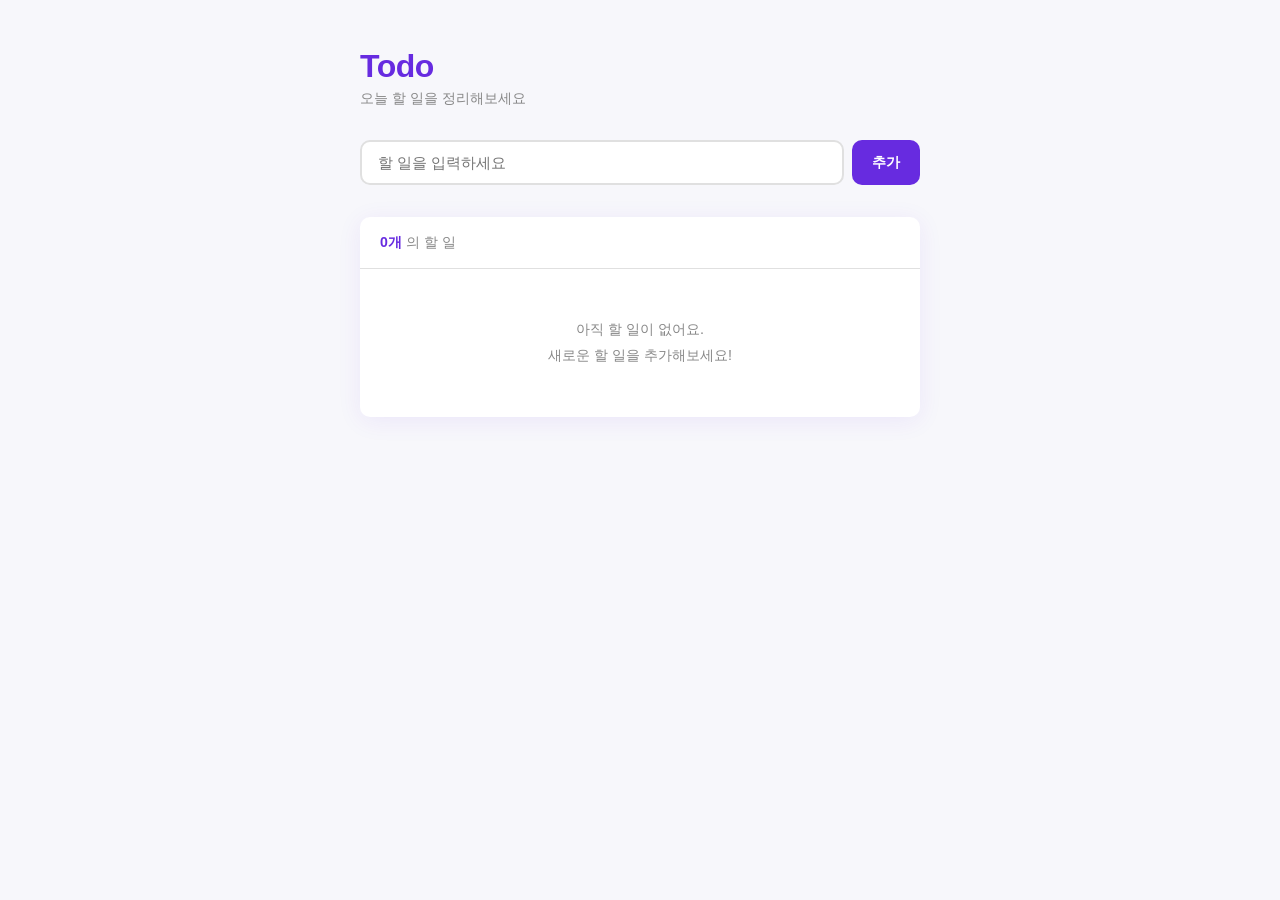
==== index.html @ 8d172e64 "0 ~ 1 단계 프롬프트 작성 후 생성된 코드" ====
<!DOCTYPE html>
<html lang="ko">
  <head>
    <meta charset="UTF-8" />
    <meta name="viewport" content="width=device-width, initial-scale=1.0" />
    <title>Todo App</title>
    <link rel="stylesheet" href="style.css" />
  </head>
  <body>
    <div class="container">

      <!-- 앱 헤더 -->
      <header class="app-header">
        <h1 class="app-title">Todo</h1>
        <p class="app-subtitle">오늘 할 일을 정리해보세요</p>
      </header>

      <!-- Todo 입력 영역 -->
      <section class="input-section">
        <div class="input-wrapper">
          <input
            type="text"
            id="todoInput"
            class="todo-input"
            placeholder="할 일을 입력하세요"
            maxlength="100"
          />
          <button id="addButton" class="btn btn-add">추가</button>
        </div>
        <!-- 입력값이 비어있을 때 표시되는 안내 메시지 -->
        <p id="errorMessage" class="error-message hidden">할 일을 입력해주세요.</p>
      </section>

      <!-- Todo 목록 영역 -->
      <section class="list-section">
        <!-- 완료 현황 카운터 -->
        <div class="list-header">
          <span id="todoCount" class="todo-count">0개</span>
          <span class="todo-count-label">의 할 일</span>
        </div>

        <!-- Todo 항목이 없을 때 표시되는 빈 상태 메시지 -->
        <div id="emptyState" class="empty-state">
          <p>아직 할 일이 없어요.</p>
          <p>새로운 할 일을 추가해보세요!</p>
        </div>

        <!-- Todo 항목 목록 -->
        <ul id="todoList" class="todo-list"></ul>
      </section>

    </div>

    <script src="app.js"></script>
  </body>
</html>
---- style.css ----
/* ===========================
   기본 리셋 & 전역 설정
=========================== */
*, *::before, *::after {
  box-sizing: border-box;
  margin: 0;
  padding: 0;
}

:root {
  --color-primary: #672be0;
  --color-primary-light: #8b55e8;
  --color-primary-dark: #4f1fb3;
  --color-primary-bg: #f3eeff;
  --color-danger: #e03b2b;
  --color-danger-light: #ffeeed;
  --color-success: #2be068;
  --color-text: #1a1a2e;
  --color-text-muted: #888;
  --color-border: #e0e0e0;
  --color-bg: #f7f7fb;
  --color-white: #ffffff;
  --radius: 10px;
  --shadow: 0 4px 24px rgba(103, 43, 224, 0.08);
}

body {
  font-family: 'Segoe UI', 'Apple SD Gothic Neo', sans-serif;
  background-color: var(--color-bg);
  color: var(--color-text);
  min-height: 100vh;
  display: flex;
  justify-content: center;
  padding: 48px 16px;
}

/* ===========================
   레이아웃 컨테이너
=========================== */
.container {
  width: 100%;
  max-width: 560px;
}

/* ===========================
   앱 헤더
=========================== */
.app-header {
  margin-bottom: 32px;
}

.app-title {
  font-size: 2rem;
  font-weight: 800;
  color: var(--color-primary);
  letter-spacing: -0.5px;
}

.app-subtitle {
  margin-top: 4px;
  font-size: 0.9rem;
  color: var(--color-text-muted);
}

/* ===========================
   입력 영역
=========================== */
.input-section {
  margin-bottom: 32px;
}

.input-wrapper {
  display: flex;
  gap: 8px;
}

.todo-input {
  flex: 1;
  padding: 12px 16px;
  border: 2px solid var(--color-border);
  border-radius: var(--radius);
  font-size: 0.95rem;
  color: var(--color-text);
  background-color: var(--color-white);
  outline: none;
  transition: border-color 0.2s;
}

/* 입력창 포커스 시 primary 색상 테두리 */
.todo-input:focus {
  border-color: var(--color-primary);
}

/* ===========================
   버튼 공통 스타일
=========================== */
.btn {
  padding: 12px 20px;
  border: none;
  border-radius: var(--radius);
  font-size: 0.9rem;
  font-weight: 600;
  cursor: pointer;
  transition: background-color 0.2s, opacity 0.2s;
  white-space: nowrap;
}

.btn:hover {
  opacity: 0.88;
}

/* 추가 버튼 */
.btn-add {
  background-color: var(--color-primary);
  color: var(--color-white);
}

/* 완료 버튼 */
.btn-complete {
  background-color: var(--color-primary-bg);
  color: var(--color-primary);
  padding: 6px 12px;
  font-size: 0.8rem;
}

/* 수정 버튼 */
.btn-edit {
  background-color: #f0f0f0;
  color: var(--color-text);
  padding: 6px 12px;
  font-size: 0.8rem;
}

/* 저장 버튼 (수정 모드) */
.btn-save {
  background-color: var(--color-primary);
  color: var(--color-white);
  padding: 6px 12px;
  font-size: 0.8rem;
}

/* 삭제 버튼 */
.btn-delete {
  background-color: var(--color-danger-light);
  color: var(--color-danger);
  padding: 6px 12px;
  font-size: 0.8rem;
}

/* ===========================
   에러 메시지
=========================== */
.error-message {
  margin-top: 8px;
  font-size: 0.82rem;
  color: var(--color-danger);
}

/* hidden 유틸 클래스 */
.hidden {
  display: none;
}

/* ===========================
   Todo 목록 헤더
=========================== */
.list-section {
  background-color: var(--color-white);
  border-radius: var(--radius);
  box-shadow: var(--shadow);
  overflow: hidden;
}

.list-header {
  padding: 16px 20px;
  border-bottom: 1px solid var(--color-border);
  font-size: 0.88rem;
  color: var(--color-text-muted);
}

.todo-count {
  font-weight: 700;
  color: var(--color-primary);
}

/* ===========================
   빈 상태 메시지
=========================== */
.empty-state {
  padding: 48px 20px;
  text-align: center;
  color: var(--color-text-muted);
  font-size: 0.9rem;
  line-height: 1.8;
}

/* ===========================
   Todo 목록 & 항목
=========================== */
.todo-list {
  list-style: none;
}

.todo-item {
  display: flex;
  align-items: center;
  gap: 12px;
  padding: 14px 20px;
  border-bottom: 1px solid var(--color-border);
  transition: background-color 0.15s;
}

.todo-item:last-child {
  border-bottom: none;
}

.todo-item:hover {
  background-color: var(--color-bg);
}

/* 완료된 항목 스타일 */
.todo-item.completed .todo-text {
  text-decoration: line-through;
  color: var(--color-text-muted);
}

/* Todo 텍스트 */
.todo-text {
  flex: 1;
  font-size: 0.95rem;
  line-height: 1.4;
  word-break: break-word;
}

/* 수정 모드 인라인 입력창 */
.edit-input {
  flex: 1;
  padding: 6px 10px;
  border: 2px solid var(--color-primary);
  border-radius: 6px;
  font-size: 0.95rem;
  color: var(--color-text);
  outline: none;
}

/* 항목별 버튼 그룹 */
.todo-actions {
  display: flex;
  gap: 6px;
  flex-shrink: 0;
}
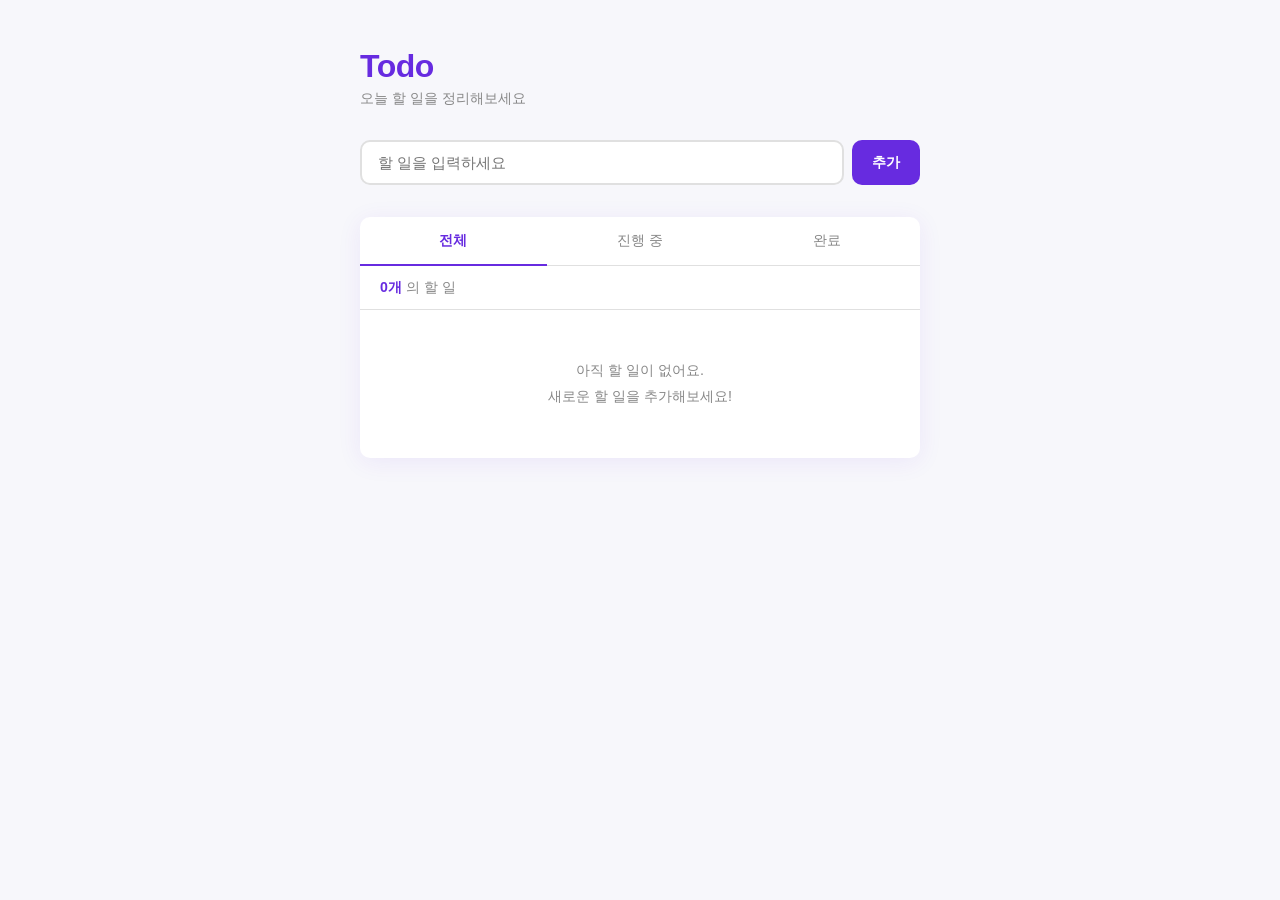
==== commit 9434ddb9: "After Phase 2: filtering by state" ====
--- a/index.html
+++ b/index.html
@@ -2,6 +2,7 @@
 <html lang="ko">
   <head>
     <meta charset="UTF-8" />
+    <!-- 모바일 환경에서 화면 너비를 조절하는 역할을 함-->
     <meta name="viewport" content="width=device-width, initial-scale=1.0" />
     <title>Todo App</title>
     <link rel="stylesheet" href="style.css" />
@@ -25,18 +26,28 @@
             placeholder="할 일을 입력하세요"
             maxlength="100"
           />
+          <!-- 버튼은 기본적으로 submit 역할을 함 -->
           <button id="addButton" class="btn btn-add">추가</button>
         </div>
         <!-- 입력값이 비어있을 때 표시되는 안내 메시지 -->
+        <!-- hidden 클래스로 인해 평소에 보이지 않음, js에서 showError를 호출하면 hidden 클래스가 제거됨 -->
         <p id="errorMessage" class="error-message hidden">할 일을 입력해주세요.</p>
       </section>
 
       <!-- Todo 목록 영역 -->
       <section class="list-section">
+
+        <!-- 상태별 필터 탭 -->
+        <div class="filter-tabs">
+          <button class="filter-tab active" data-filter="all">전체</button>
+          <button class="filter-tab" data-filter="active">진행 중</button>
+          <button class="filter-tab" data-filter="completed">완료</button>
+        </div>
+
         <!-- 완료 현황 카운터 -->
         <div class="list-header">
           <span id="todoCount" class="todo-count">0개</span>
-          <span class="todo-count-label">의 할 일</span>
+          <span class="todo-count-label" id="todoCountLabel">의 할 일</span>
         </div>
 
         <!-- Todo 항목이 없을 때 표시되는 빈 상태 메시지 -->
@@ -51,6 +62,7 @@
 
     </div>
 
+    <!-- JavaScript 파일 -->
     <script src="app.js"></script>
   </body>
 </html>
--- a/style.css
+++ b/style.css
@@ -1,12 +1,16 @@
 /* ===========================
    기본 리셋 & 전역 설정
 =========================== */
+
+/* 모든 요소에 box-sizing을 border-box로 설정하여 패딩과 테두리를 포함한 크기 계산 */
+/* 기본적으로 세팅하는 국룰같은 느낌? */
 *, *::before, *::after {
   box-sizing: border-box;
   margin: 0;
   padding: 0;
 }
 
+/* CSS 변수로 색상, 반경, 그림자 등 공통 스타일 정의, 모든 요소의 조상이므로 어디서든 var로 사용가능 */
 :root {
   --color-primary: #672be0;
   --color-primary-light: #8b55e8;
@@ -50,6 +54,7 @@
 }
 
 .app-title {
+  /* rem: 루트 요소의 폰트 크기를 기준으로 하는 단위, 보통 1rem은 16px이지만 사용자가 브라우저 설정에서 폰트 크기를 조절하면 rem도 함께 조절됨 */
   font-size: 2rem;
   font-weight: 800;
   color: var(--color-primary);
@@ -162,7 +167,7 @@
 }
 
 /* ===========================
-   Todo 목록 헤더
+   Todo 목록 영역
 =========================== */
 .list-section {
   background-color: var(--color-white);
@@ -171,8 +176,46 @@
   overflow: hidden;
 }
 
+/* ===========================
+   필터 탭
+=========================== */
+.filter-tabs {
+  display: flex;
+  border-bottom: 1px solid var(--color-border);
+}
+
+.filter-tab {
+  flex: 1;
+  padding: 14px 0;
+  border: none;
+  background-color: transparent;
+  font-size: 0.88rem;
+  font-weight: 500;
+  color: var(--color-text-muted);
+  cursor: pointer;
+  /* 탭 전환 시 색상이 부드럽게 변하도록 */
+  transition: color 0.2s, border-bottom-color 0.2s;
+  border-bottom: 2px solid transparent;
+  /* border-bottom이 생길 때 레이아웃이 밀리지 않도록 margin으로 상쇄 */
+  margin-bottom: -1px;
+}
+
+.filter-tab:hover {
+  color: var(--color-primary);
+}
+
+/* 선택된 탭 — 하단 밑줄과 primary 색상으로 강조 */
+.filter-tab.active {
+  color: var(--color-primary);
+  font-weight: 700;
+  border-bottom: 2px solid var(--color-primary);
+}
+
+/* ===========================
+   Todo 목록 헤더
+=========================== */
 .list-header {
-  padding: 16px 20px;
+  padding: 12px 20px;
   border-bottom: 1px solid var(--color-border);
   font-size: 0.88rem;
   color: var(--color-text-muted);
@@ -198,6 +241,7 @@
    Todo 목록 & 항목
 =========================== */
 .todo-list {
+  /* none으로 설정하여 기본 리스트 스타일 제거 */
   list-style: none;
 }
 
@@ -211,6 +255,7 @@
 }
 
 .todo-item:last-child {
+  /* 마지막 항목은 border-bottom 제거하여 깔끔하게 */
   border-bottom: none;
 }
 
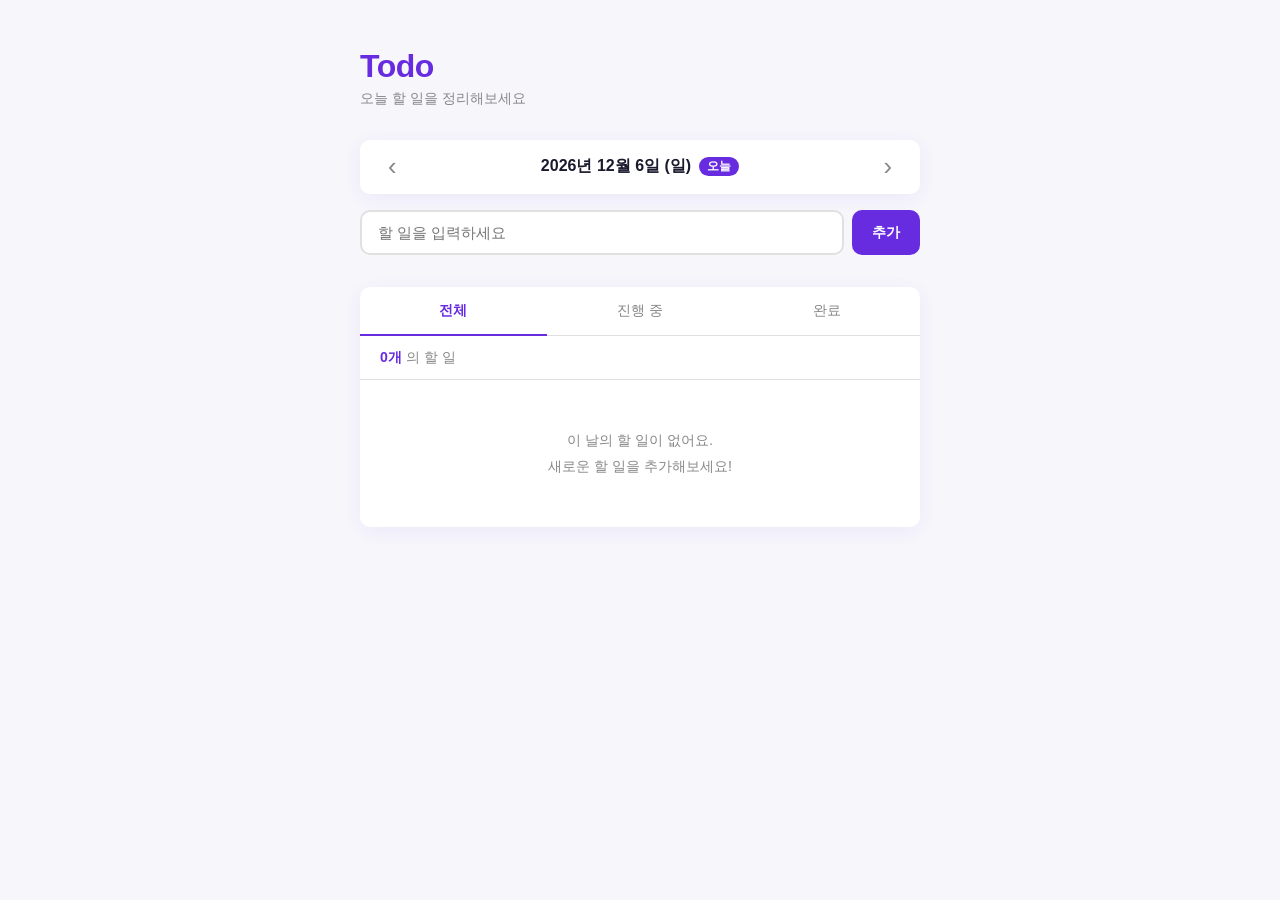
==== commit c929188d: "Phase 3: Todo Daily View" ====
--- a/index.html
+++ b/index.html
@@ -15,6 +15,16 @@
         <h1 class="app-title">Todo</h1>
         <p class="app-subtitle">오늘 할 일을 정리해보세요</p>
       </header>
+
+      <!-- 날짜 네비게이터 -->
+      <section class="date-nav">
+        <button id="prevDateButton" class="date-nav-btn">&#8249;</button>
+        <div class="date-display">
+          <span id="currentDateText" class="date-text"></span>
+          <span id="todayBadge" class="today-badge hidden">오늘</span>
+        </div>
+        <button id="nextDateButton" class="date-nav-btn">&#8250;</button>
+      </section>
 
       <!-- Todo 입력 영역 -->
       <section class="input-section">
--- a/style.css
+++ b/style.css
@@ -68,6 +68,57 @@
 }
 
 /* ===========================
+   날짜 네비게이터
+=========================== */
+.date-nav {
+  display: flex;
+  align-items: center;
+  justify-content: space-between;
+  background-color: var(--color-white);
+  border-radius: var(--radius);
+  box-shadow: var(--shadow);
+  padding: 14px 20px;
+  margin-bottom: 16px;
+}
+
+.date-nav-btn {
+  background: none;
+  border: none;
+  font-size: 1.6rem;
+  color: var(--color-text-muted);
+  cursor: pointer;
+  line-height: 1;
+  padding: 0 8px;
+  transition: color 0.2s;
+}
+
+.date-nav-btn:hover {
+  color: var(--color-primary);
+}
+
+.date-display {
+  display: flex;
+  align-items: center;
+  gap: 8px;
+}
+
+.date-text {
+  font-size: 1rem;
+  font-weight: 700;
+  color: var(--color-text);
+}
+
+/* 오늘 날짜일 때만 표시되는 뱃지 */
+.today-badge {
+  font-size: 0.72rem;
+  font-weight: 700;
+  color: var(--color-white);
+  background-color: var(--color-primary);
+  padding: 2px 8px;
+  border-radius: 20px;
+}
+
+/* ===========================
    입력 영역
 =========================== */
 .input-section {
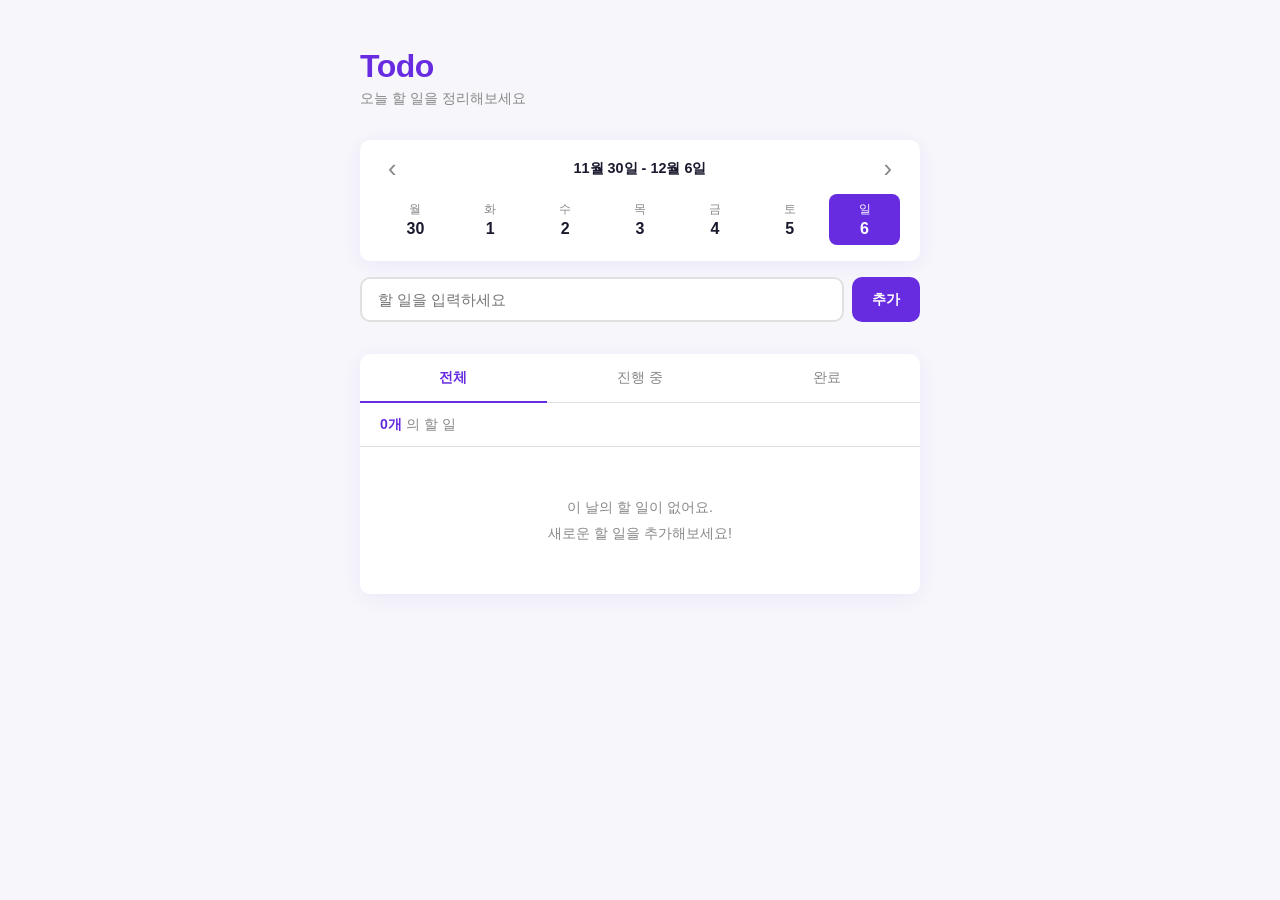
==== commit 9696f3ac: "Phase 5: Weekly View" ====
--- a/index.html
+++ b/index.html
@@ -16,14 +16,15 @@
         <p class="app-subtitle">오늘 할 일을 정리해보세요</p>
       </header>
 
-      <!-- 날짜 네비게이터 -->
-      <section class="date-nav">
-        <button id="prevDateButton" class="date-nav-btn">&#8249;</button>
-        <div class="date-display">
-          <span id="currentDateText" class="date-text"></span>
-          <span id="todayBadge" class="today-badge hidden">오늘</span>
+      <!-- 주간 뷰 네비게이터 -->
+      <section class="week-nav">
+        <div class="week-nav-header">
+          <button id="prevWeekButton" class="week-nav-btn">&#8249;</button>
+          <span id="weekRangeText" class="week-range-text"></span>
+          <button id="nextWeekButton" class="week-nav-btn">&#8250;</button>
         </div>
-        <button id="nextDateButton" class="date-nav-btn">&#8250;</button>
+        <!-- 7개의 날짜 셀이 JS로 렌더링되는 영역 -->
+        <div id="weekGrid" class="week-grid"></div>
       </section>
 
       <!-- Todo 입력 영역 -->
--- a/style.css
+++ b/style.css
@@ -68,20 +68,24 @@
 }
 
 /* ===========================
-   날짜 네비게이터
-=========================== */
-.date-nav {
-  display: flex;
-  align-items: center;
-  justify-content: space-between;
+   주간 뷰 네비게이터
+=========================== */
+.week-nav {
   background-color: var(--color-white);
   border-radius: var(--radius);
   box-shadow: var(--shadow);
-  padding: 14px 20px;
+  padding: 16px 20px;
   margin-bottom: 16px;
 }
 
-.date-nav-btn {
+.week-nav-header {
+  display: flex;
+  align-items: center;
+  justify-content: space-between;
+  margin-bottom: 12px;
+}
+
+.week-nav-btn {
   background: none;
   border: none;
   font-size: 1.6rem;
@@ -92,30 +96,89 @@
   transition: color 0.2s;
 }
 
-.date-nav-btn:hover {
-  color: var(--color-primary);
-}
-
-.date-display {
-  display: flex;
+.week-nav-btn:hover {
+  color: var(--color-primary);
+}
+
+.week-range-text {
+  font-size: 0.9rem;
+  font-weight: 700;
+  color: var(--color-text);
+}
+
+/* 7개 날짜 셀을 균등 분할 */
+.week-grid {
+  display: grid;
+  grid-template-columns: repeat(7, 1fr);
+  gap: 4px;
+}
+
+.day-cell {
+  display: flex;
+  flex-direction: column;
   align-items: center;
-  gap: 8px;
-}
-
-.date-text {
+  gap: 4px;
+  padding: 8px 4px;
+  border: none;
+  border-radius: 8px;
+  background: transparent;
+  cursor: pointer;
+  transition: background-color 0.15s;
+}
+
+.day-cell:hover {
+  background-color: var(--color-primary-bg);
+}
+
+/* 선택된 날짜 */
+.day-cell.active {
+  background-color: var(--color-primary);
+}
+
+.day-cell.active .day-name,
+.day-cell.active .day-number {
+  color: var(--color-white);
+}
+
+/* 오늘 날짜 (선택되지 않은 상태) */
+.day-cell.today .day-number {
+  color: var(--color-primary);
+  font-weight: 800;
+}
+
+/* 오늘이면서 선택된 상태는 active 색상 유지 */
+.day-cell.active.today .day-number {
+  color: var(--color-white);
+}
+
+.day-name {
+  font-size: 0.72rem;
+  color: var(--color-text-muted);
+}
+
+.day-number {
   font-size: 1rem;
   font-weight: 700;
   color: var(--color-text);
-}
-
-/* 오늘 날짜일 때만 표시되는 뱃지 */
-.today-badge {
-  font-size: 0.72rem;
-  font-weight: 700;
-  color: var(--color-white);
-  background-color: var(--color-primary);
-  padding: 2px 8px;
+  line-height: 1;
+}
+
+/* 해당 날짜의 Todo 개수 뱃지 */
+.day-count {
+  font-size: 0.68rem;
+  font-weight: 600;
+  color: var(--color-primary);
+  background-color: var(--color-primary-bg);
+  padding: 1px 5px;
   border-radius: 20px;
+  min-width: 16px;
+  text-align: center;
+}
+
+/* active 상태에서 뱃지 색상 반전 */
+.day-cell.active .day-count {
+  color: var(--color-primary);
+  background-color: rgba(255, 255, 255, 0.9);
 }
 
 /* ===========================
